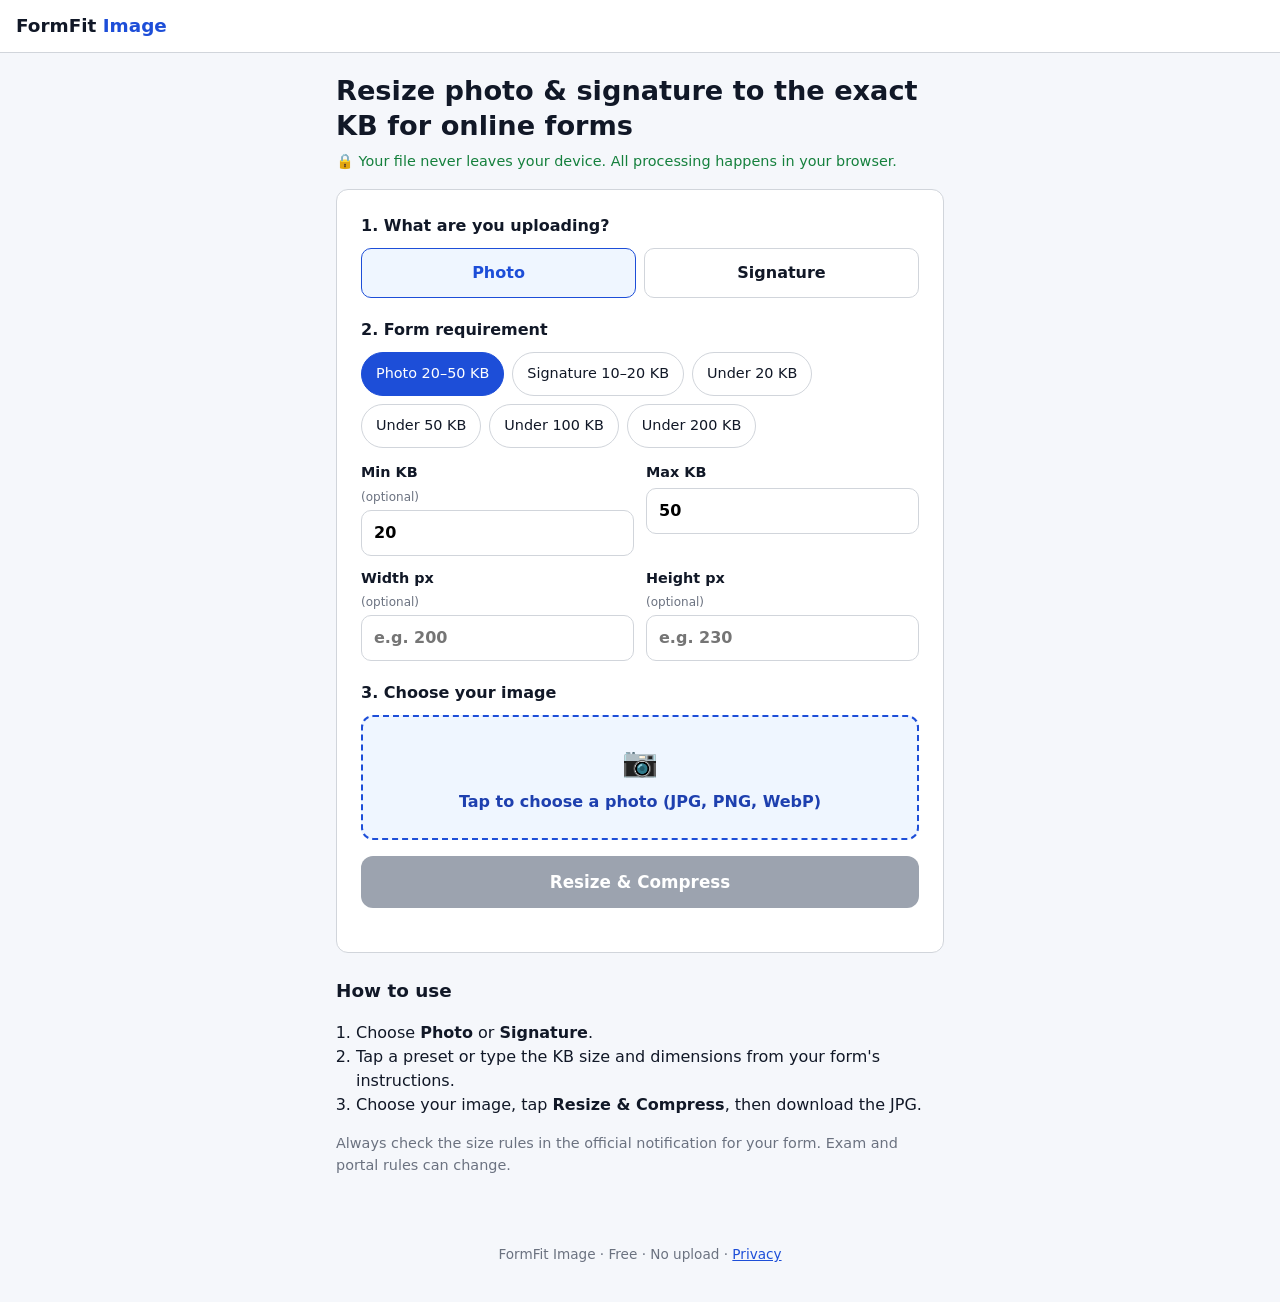
==== index.html @ fcf6f83f "[wip] code_sandbox_light_git playwright checkpoint (2026-10-01T10:31:35Z)" ====
<!DOCTYPE html>
<html lang="en">
<head>
  <meta charset="UTF-8">
  <meta name="viewport" content="width=device-width, initial-scale=1">
  <title>Resize Photo &amp; Signature to KB for Online Forms – FormFit Image</title>
  <meta name="description" content="Free tool to resize and compress your photo or signature to the exact KB size and pixel dimensions required by online application forms. Works in your browser – files are never uploaded.">
  <meta name="theme-color" content="#1d4ed8">
  <link rel="stylesheet" href="css/style.css">
</head>
<body data-preset="photo-20-50">
  <header class="site-header">
    <a href="./" class="brand">FormFit <span>Image</span></a>
  </header>

  <main id="main">
    <section id="hero-section" class="hero">
      <h1>Resize photo &amp; signature to the exact KB for online forms</h1>
      <p class="privacy-note">🔒 Your file never leaves your device. All processing happens in your browser.</p>
    </section>

    <section id="tool-section" class="tool card" aria-label="Image resizer tool">
      <!-- Step 1: type -->
      <fieldset class="field-group">
        <legend>1. What are you uploading?</legend>
        <div class="segmented" role="radiogroup">
          <label><input type="radio" name="mode" value="photo" checked> Photo</label>
          <label><input type="radio" name="mode" value="signature"> Signature</label>
        </div>
      </fieldset>

      <!-- Step 2: requirement -->
      <fieldset class="field-group">
        <legend>2. Form requirement</legend>
        <div id="preset-chips" class="chips" role="group" aria-label="Common size presets"></div>

        <div class="grid-2">
          <label class="field">Min KB <small>(optional)</small>
            <input id="min-kb" type="number" inputmode="numeric" min="0" step="1" placeholder="e.g. 20">
          </label>
          <label class="field">Max KB
            <input id="max-kb" type="number" inputmode="numeric" min="1" step="1" placeholder="e.g. 50" required>
          </label>
          <label class="field">Width px <small>(optional)</small>
            <input id="width-px" type="number" inputmode="numeric" min="1" step="1" placeholder="e.g. 200">
          </label>
          <label class="field">Height px <small>(optional)</small>
            <input id="height-px" type="number" inputmode="numeric" min="1" step="1" placeholder="e.g. 230">
          </label>
        </div>

        <div id="fit-row" class="segmented small" role="radiogroup" aria-label="How to fit into exact dimensions">
          <label><input type="radio" name="fit" value="crop" checked> Crop to fill</label>
          <label><input type="radio" name="fit" value="pad"> Fit (white border)</label>
        </div>
        <p id="settings-error" class="error" role="alert" hidden></p>
      </fieldset>

      <!-- Step 3: file -->
      <fieldset class="field-group">
        <legend>3. Choose your image</legend>
        <label id="file-drop" class="file-drop" for="file-input">
          <input id="file-input" type="file" accept="image/jpeg,image/png,image/webp">
          <span class="file-drop-icon" aria-hidden="true">📷</span>
          <span id="file-drop-text">Tap to choose a photo (JPG, PNG, WebP)</span>
        </label>
        <p id="file-error" class="error" role="alert" hidden></p>

        <figure id="preview-box" class="preview" hidden>
          <img id="preview-img" alt="Preview of selected image">
          <figcaption id="preview-info"></figcaption>
        </figure>

        <button id="process-btn" class="btn-primary" type="button" disabled>Resize &amp; Compress</button>
      </fieldset>

      <!-- Step 4: result (filled in Session 2) -->
      <section id="result-section" class="result" hidden aria-live="polite"></section>
    </section>

    <section id="guide-section" class="guide">
      <h2>How to use</h2>
      <ol>
        <li>Choose <strong>Photo</strong> or <strong>Signature</strong>.</li>
        <li>Tap a preset or type the KB size and dimensions from your form's instructions.</li>
        <li>Choose your image, tap <strong>Resize &amp; Compress</strong>, then download the JPG.</li>
      </ol>
      <p class="muted">Always check the size rules in the official notification for your form. Exam and portal rules can change.</p>
    </section>
  </main>

  <footer class="site-footer">
    <p>FormFit Image · Free · No upload · <a href="privacy/">Privacy</a></p>
  </footer>

  <script src="js/presets.js"></script>
  <script src="js/ui.js"></script>
</body>
</html>
---- css/style.css ----
/* FormFit Image – mobile-first styles. No framework. */
:root {
  --blue: #1d4ed8; --blue-dark: #1e40af; --bg: #f5f7fb; --card: #fff;
  --text: #111827; --muted: #6b7280; --border: #d1d5db;
  --ok: #15803d; --err: #b91c1c; --radius: 12px;
}
* { box-sizing: border-box; }
html { -webkit-text-size-adjust: 100%; }
body {
  margin: 0; background: var(--bg); color: var(--text);
  font: 16px/1.5 system-ui, -apple-system, "Segoe UI", Roboto, sans-serif;
}
a { color: var(--blue); }
[hidden] { display: none !important; }

.site-header { background: var(--card); border-bottom: 1px solid var(--border); padding: 12px 16px; }
.brand { font-weight: 800; font-size: 1.15rem; text-decoration: none; color: var(--text); }
.brand span { color: var(--blue); }

main { max-width: 640px; margin: 0 auto; padding: 16px; }
.hero h1 { font-size: 1.35rem; line-height: 1.3; margin: 4px 0 8px; }
.privacy-note { margin: 0 0 16px; font-size: .9rem; color: var(--ok); }

.card { background: var(--card); border: 1px solid var(--border); border-radius: var(--radius); padding: 16px; }
.field-group { border: 0; margin: 0 0 20px; padding: 0; }
.field-group legend { font-weight: 700; margin-bottom: 10px; padding: 0; }

/* Segmented radio buttons */
.segmented { display: flex; gap: 8px; }
.segmented label {
  flex: 1; text-align: center; border: 1px solid var(--border); border-radius: 10px;
  padding: 12px 8px; min-height: 48px; cursor: pointer; font-weight: 600; user-select: none;
}
.segmented input { position: absolute; opacity: 0; pointer-events: none; }
.segmented label:has(input:checked) { border-color: var(--blue); background: #eff6ff; color: var(--blue); }
.segmented label:has(input:focus-visible) { outline: 2px solid var(--blue); outline-offset: 2px; }
.segmented.small { margin-top: 12px; }
.segmented.small label { padding: 10px 6px; min-height: 44px; font-size: .9rem; }

/* Preset chips */
.chips { display: flex; flex-wrap: wrap; gap: 8px; margin-bottom: 14px; }
.chip {
  border: 1px solid var(--border); background: #fff; border-radius: 999px;
  padding: 10px 14px; min-height: 44px; font: inherit; font-size: .9rem; cursor: pointer; color: var(--text);
}
.chip.active { background: var(--blue); border-color: var(--blue); color: #fff; }

/* Inputs */
.grid-2 { display: grid; grid-template-columns: 1fr 1fr; gap: 12px; }
.field { display: flex; flex-direction: column; font-size: .9rem; font-weight: 600; gap: 4px; }
.field small { font-weight: 400; color: var(--muted); }
.field input {
  font: inherit; font-size: 16px; /* prevents iOS zoom */
  padding: 10px 12px; min-height: 46px; border: 1px solid var(--border); border-radius: 10px; width: 100%;
}
.field input:focus { outline: 2px solid var(--blue); border-color: var(--blue); }

/* File picker */
.file-drop {
  display: flex; flex-direction: column; align-items: center; justify-content: center; gap: 6px;
  border: 2px dashed var(--blue); border-radius: var(--radius); background: #eff6ff;
  padding: 24px 16px; min-height: 110px; cursor: pointer; text-align: center; font-weight: 600; color: var(--blue-dark);
}
.file-drop input { position: absolute; width: 1px; height: 1px; opacity: 0; }
.file-drop:focus-within { outline: 2px solid var(--blue); outline-offset: 2px; }
.file-drop-icon { font-size: 1.8rem; }

.preview { margin: 14px 0 0; text-align: center; }
.preview img { max-width: 100%; max-height: 260px; border-radius: 8px; border: 1px solid var(--border); background: #fff; }
.preview figcaption { font-size: .85rem; color: var(--muted); margin-top: 6px; }

.btn-primary {
  display: block; width: 100%; margin-top: 16px; min-height: 52px; border: 0; border-radius: var(--radius);
  background: var(--blue); color: #fff; font: inherit; font-weight: 700; font-size: 1.05rem; cursor: pointer;
}
.btn-primary:hover:not(:disabled) { background: var(--blue-dark); }
.btn-primary:disabled { background: #9ca3af; cursor: not-allowed; }

.error { color: var(--err); font-size: .9rem; margin: 10px 0 0; }
.muted { color: var(--muted); font-size: .9rem; }

.result { border-top: 1px solid var(--border); padding-top: 16px; }

.guide { margin-top: 24px; }
.guide h2 { font-size: 1.15rem; }
.guide ol { padding-left: 20px; }

.site-footer { text-align: center; padding: 24px 16px; color: var(--muted); font-size: .85rem; }

@media (min-width: 640px) {
  .hero h1 { font-size: 1.7rem; }
  .card { padding: 24px; }
}
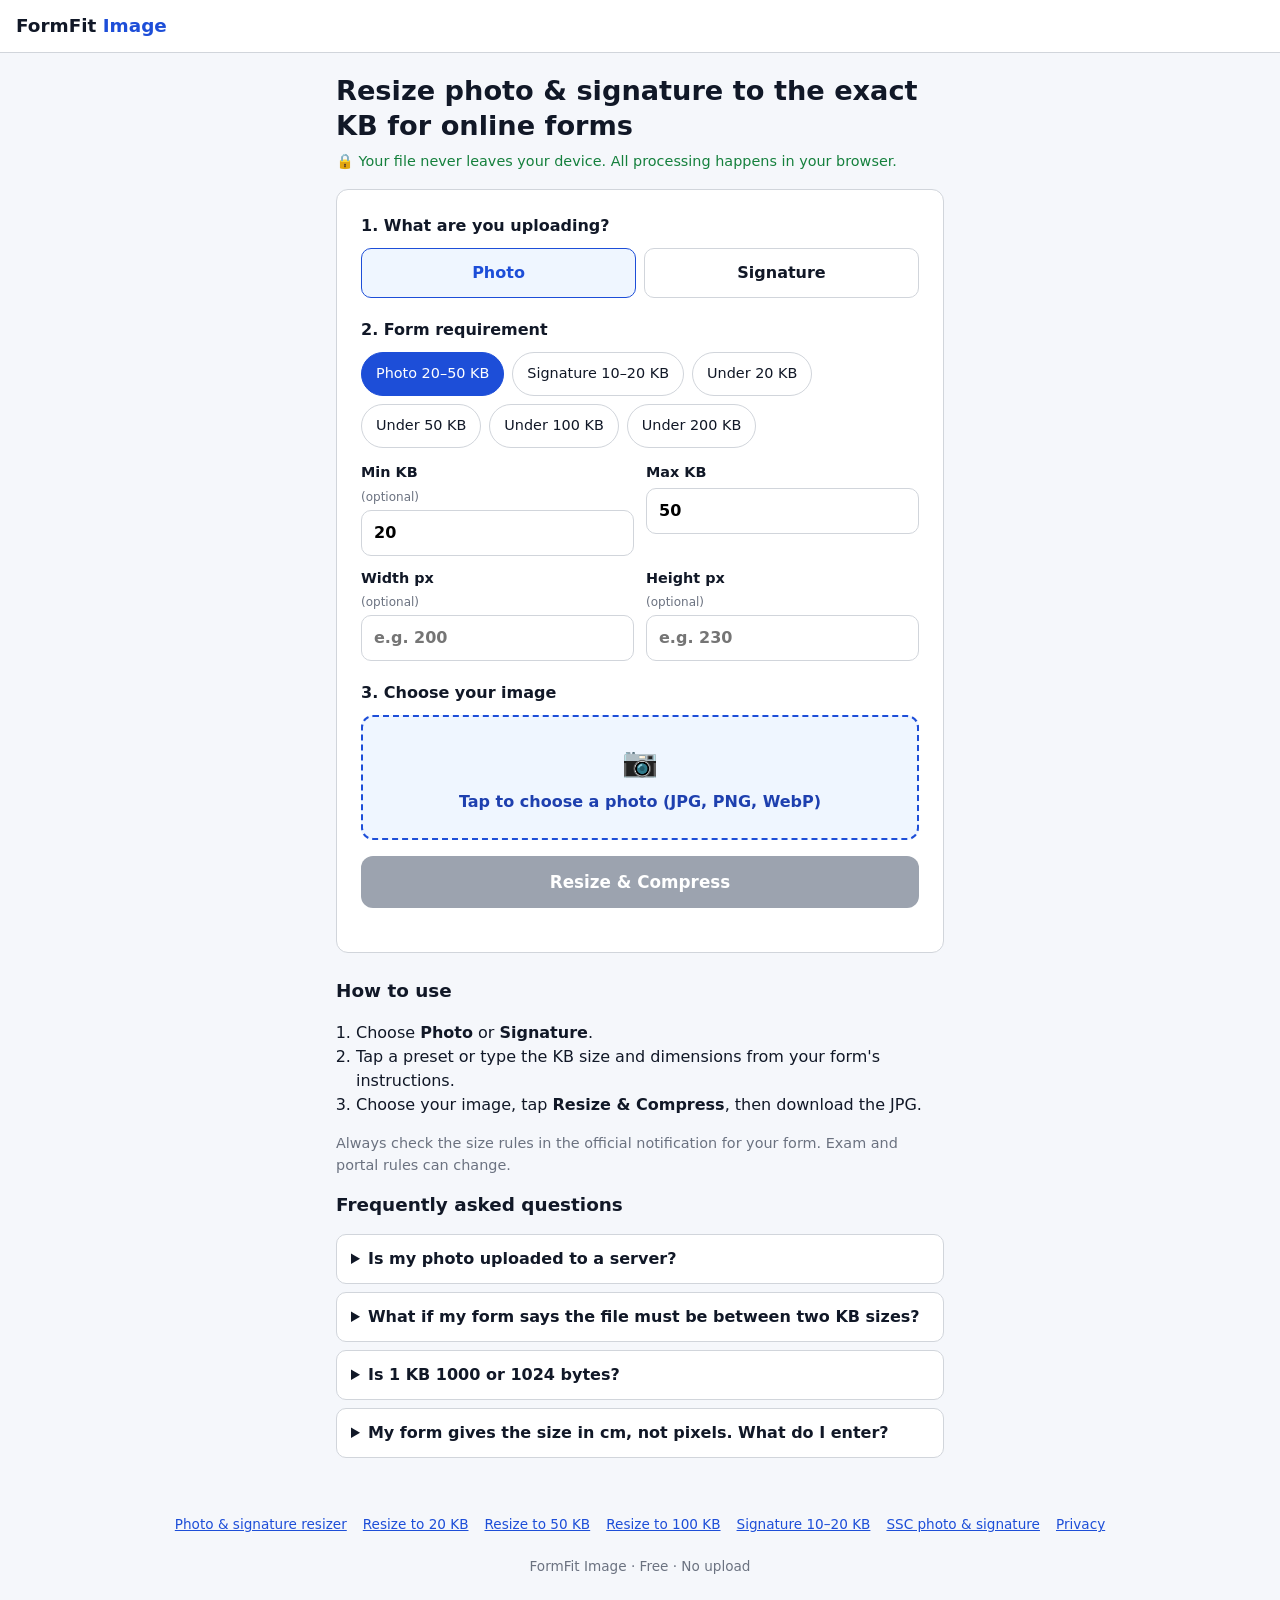
==== commit 05cb59ea: "[wip] code_sandbox_light_git playwright checkpoint (2026-10-01T12:10:52Z)" ====
--- a/index.html
+++ b/index.html
@@ -6,7 +6,20 @@
   <title>Resize Photo &amp; Signature to KB for Online Forms – FormFit Image</title>
   <meta name="description" content="Free tool to resize and compress your photo or signature to the exact KB size and pixel dimensions required by online application forms. Works in your browser – files are never uploaded.">
   <meta name="theme-color" content="#1d4ed8">
+  <link rel="canonical" href="https://formfit-image.pages.dev/">
+  <meta property="og:type" content="website">
+  <meta property="og:site_name" content="FormFit Image">
+  <meta property="og:title" content="Resize Photo &amp; Signature to KB for Online Forms">
+  <meta property="og:description" content="Free, no-upload tool to fit your photo or signature to the exact KB size and dimensions your form needs.">
+  <meta property="og:url" content="https://formfit-image.pages.dev/">
   <link rel="stylesheet" href="css/style.css">
+  <script type="application/ld+json">
+  {"@context":"https://schema.org","@type":"FAQPage","mainEntity":[
+    {"@type":"Question","name":"Is my photo uploaded to a server?","acceptedAnswer":{"@type":"Answer","text":"No. The image is processed inside your browser and never leaves your device."}},
+    {"@type":"Question","name":"What if my form says the file must be between two KB sizes?","acceptedAnswer":{"@type":"Answer","text":"Enter both Min KB and Max KB. The tool aims for a file inside that range and shows a pass or fail check."}},
+    {"@type":"Question","name":"Is 1 KB 1000 or 1024 bytes?","acceptedAnswer":{"@type":"Answer","text":"Portals differ, so the tool keeps the file under the maximum using 1000 bytes and above the minimum using 1024 bytes. That passes either rule."}}
+  ]}
+  </script>
 </head>
 <body data-preset="photo-20-50">
   <header class="site-header">
@@ -74,7 +87,7 @@
         <button id="process-btn" class="btn-primary" type="button" disabled>Resize &amp; Compress</button>
       </fieldset>
 
-      <!-- Step 4: result (filled in Session 2) -->
+      <!-- Step 4: result (rendered by js/engine.js) -->
       <section id="result-section" class="result" hidden aria-live="polite"></section>
     </section>
 
@@ -86,14 +99,30 @@
         <li>Choose your image, tap <strong>Resize &amp; Compress</strong>, then download the JPG.</li>
       </ol>
       <p class="muted">Always check the size rules in the official notification for your form. Exam and portal rules can change.</p>
+
+      <h2>Frequently asked questions</h2>
+      <details><summary>Is my photo uploaded to a server?</summary><p>No. The image is processed inside your browser and never leaves your device. You can even turn off mobile data after the page loads.</p></details>
+      <details><summary>What if my form says the file must be between two KB sizes?</summary><p>Enter both <strong>Min KB</strong> and <strong>Max KB</strong>, for example 20 and 50. The tool aims for a file inside that range and shows a pass or fail check for size, dimensions and format.</p></details>
+      <details><summary>Is 1 KB 1000 or 1024 bytes?</summary><p>Portals differ. The tool keeps the file under the maximum using 1000 bytes per KB and above the minimum using 1024 bytes per KB, so it passes either rule.</p></details>
+      <details><summary>My form gives the size in cm, not pixels. What do I enter?</summary><p>Check whether your notice also lists pixel dimensions. If it only gives cm, keep the same width-to-height ratio. For example, a 3.5 × 4.5 cm photo has the same ratio as 350 × 450 px.</p></details>
     </section>
   </main>
 
   <footer class="site-footer">
-    <p>FormFit Image · Free · No upload · <a href="privacy/">Privacy</a></p>
+    <nav class="footer-nav" aria-label="Tools">
+      <a href="./">Photo &amp; signature resizer</a>
+      <a href="resize-image-to-20kb/">Resize to 20 KB</a>
+      <a href="resize-image-to-50kb/">Resize to 50 KB</a>
+      <a href="resize-image-to-100kb/">Resize to 100 KB</a>
+      <a href="signature-resize-10kb-to-20kb/">Signature 10–20 KB</a>
+      <a href="ssc-photo-signature-resize/">SSC photo &amp; signature</a>
+      <a href="privacy/">Privacy</a>
+    </nav>
+    <p>FormFit Image · Free · No upload</p>
   </footer>
 
   <script src="js/presets.js"></script>
+  <script src="js/engine.js"></script>
   <script src="js/ui.js"></script>
 </body>
 </html>
--- a/css/style.css
+++ b/css/style.css
@@ -80,12 +80,42 @@
 .muted { color: var(--muted); font-size: .9rem; }
 
 .result { border-top: 1px solid var(--border); padding-top: 16px; }
+.result-title { font-size: 1.15rem; margin: 0 0 12px; }
+.result-preview { margin: 0 0 12px; text-align: center; }
+.result-preview img { max-width: 100%; max-height: 280px; border: 1px solid var(--border); border-radius: 8px; }
+.checklist { list-style: none; padding: 0; margin: 0 0 12px; font-size: .92rem; }
+.checklist li { padding: 8px 10px; border-radius: 8px; margin-bottom: 6px; }
+.checklist li.pass { background: #f0fdf4; }
+.checklist li.fail { background: #fef2f2; color: var(--err); }
+.btn-link { text-align: center; text-decoration: none; line-height: 52px; padding: 0 12px; overflow: hidden; text-overflow: ellipsis; white-space: nowrap; }
+.btn-row { display: flex; gap: 8px; margin-top: 12px; }
+.btn-secondary {
+  flex: 1; min-height: 46px; border: 1px solid var(--border); border-radius: 10px; background: #fff;
+  font: inherit; font-weight: 600; color: var(--text); cursor: pointer;
+}
+.small { font-size: .82rem; }
+.spinner {
+  display: inline-block; width: 18px; height: 18px; vertical-align: -3px; margin-right: 6px;
+  border: 3px solid rgba(255,255,255,.4); border-top-color: #fff; border-radius: 50%; animation: spin .8s linear infinite;
+}
+@keyframes spin { to { transform: rotate(360deg); } }
 
 .guide { margin-top: 24px; }
 .guide h2 { font-size: 1.15rem; }
 .guide ol { padding-left: 20px; }
 
+.guide details { background: var(--card); border: 1px solid var(--border); border-radius: 10px; padding: 0 14px; margin-bottom: 8px; }
+.guide summary { cursor: pointer; font-weight: 600; padding: 12px 0; min-height: 44px; }
+.guide details p { margin: 0 0 12px; }
+.spec-box { background: #fffbeb; border: 1px solid #fcd34d; border-radius: 10px; padding: 12px 14px; margin: 0 0 16px; font-size: .92rem; }
+.spec-box h2 { font-size: 1rem; margin: 0 0 6px; }
+.spec-box p { margin: 6px 0; }
+.page-content { max-width: 640px; margin: 0 auto; padding: 16px; }
+.page-content h1 { font-size: 1.35rem; }
+
 .site-footer { text-align: center; padding: 24px 16px; color: var(--muted); font-size: .85rem; }
+.footer-nav { display: flex; flex-wrap: wrap; justify-content: center; gap: 4px 16px; margin-bottom: 8px; }
+.footer-nav a { display: inline-block; padding: 8px 0; }
 
 @media (min-width: 640px) {
   .hero h1 { font-size: 1.7rem; }
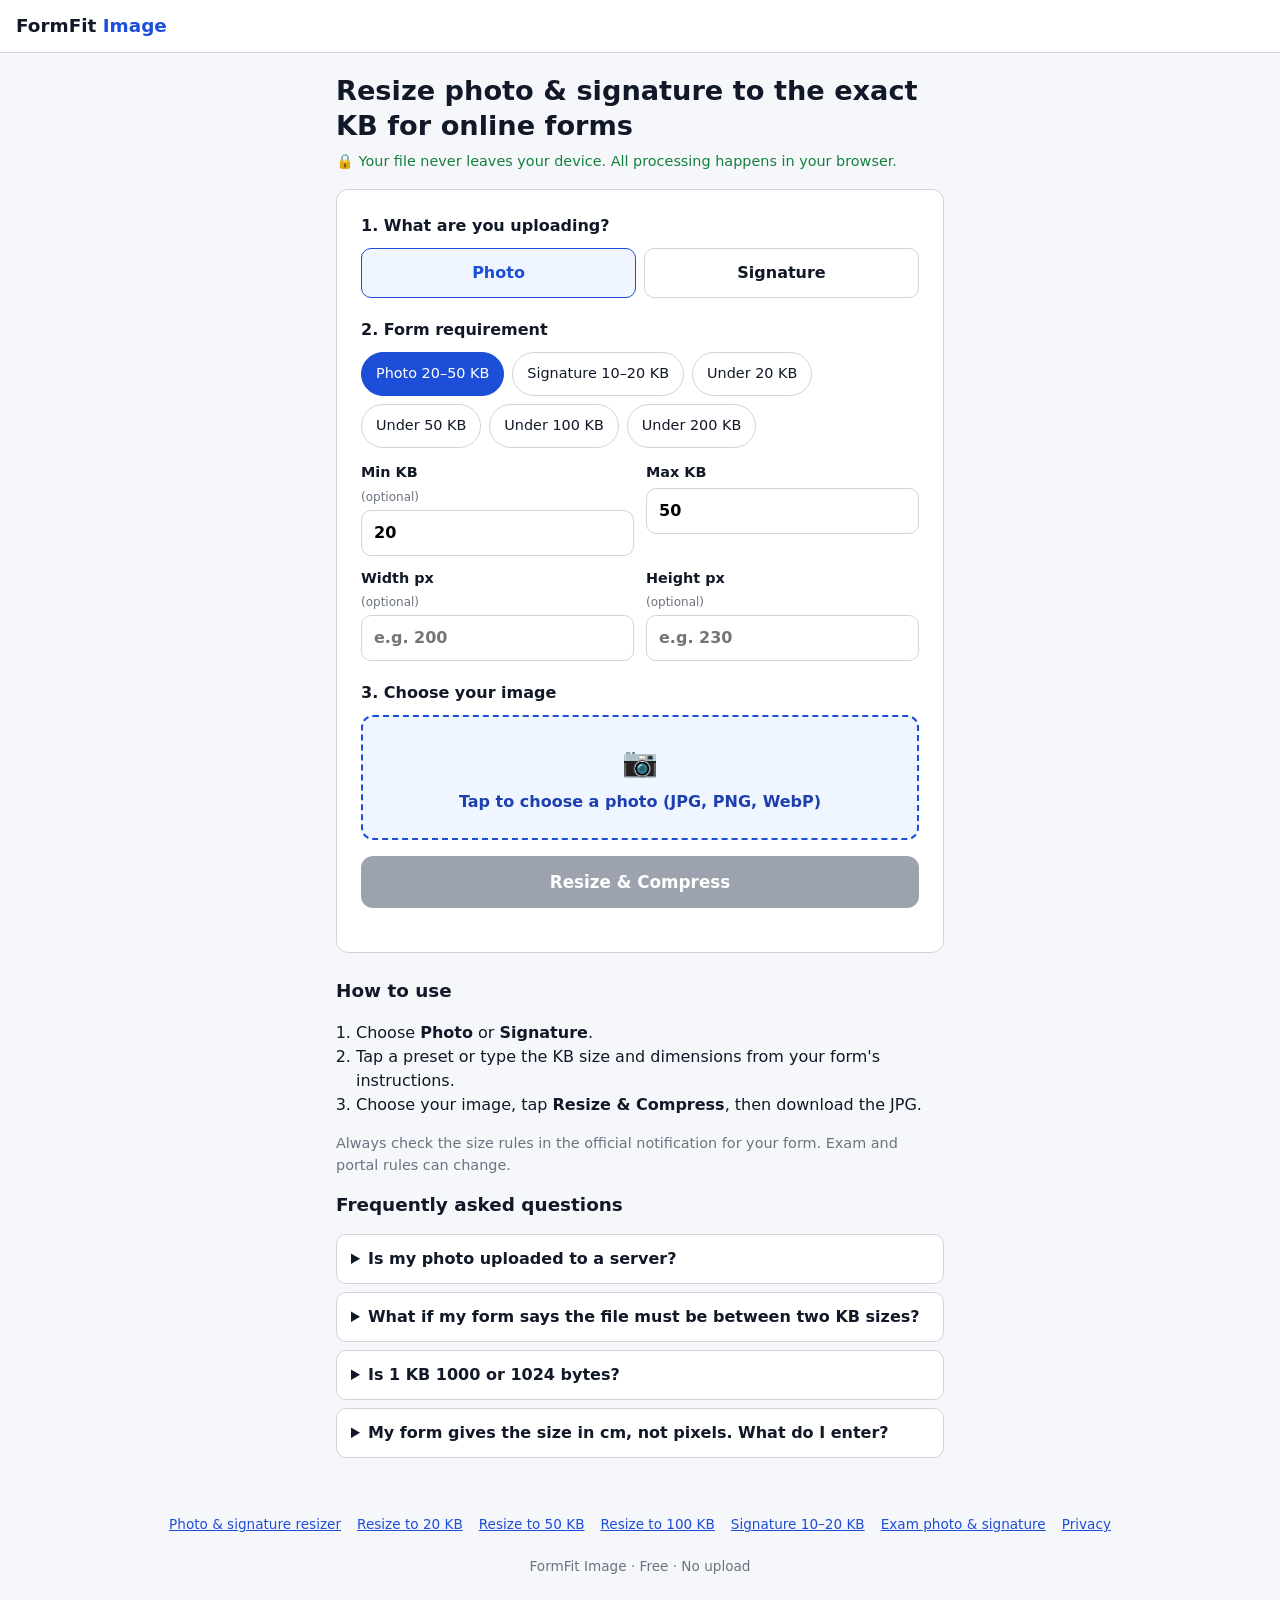
==== commit f9867ff7: "Prelaunch: make exam resizer generic and update links, SEO and tests" ====
--- a/index.html
+++ b/index.html
@@ -115,7 +115,7 @@
       <a href="resize-image-to-50kb/">Resize to 50 KB</a>
       <a href="resize-image-to-100kb/">Resize to 100 KB</a>
       <a href="signature-resize-10kb-to-20kb/">Signature 10–20 KB</a>
-      <a href="ssc-photo-signature-resize/">SSC photo &amp; signature</a>
+      <a href="exam-photo-signature-resize/">Exam photo &amp; signature</a>
       <a href="privacy/">Privacy</a>
     </nav>
     <p>FormFit Image · Free · No upload</p>
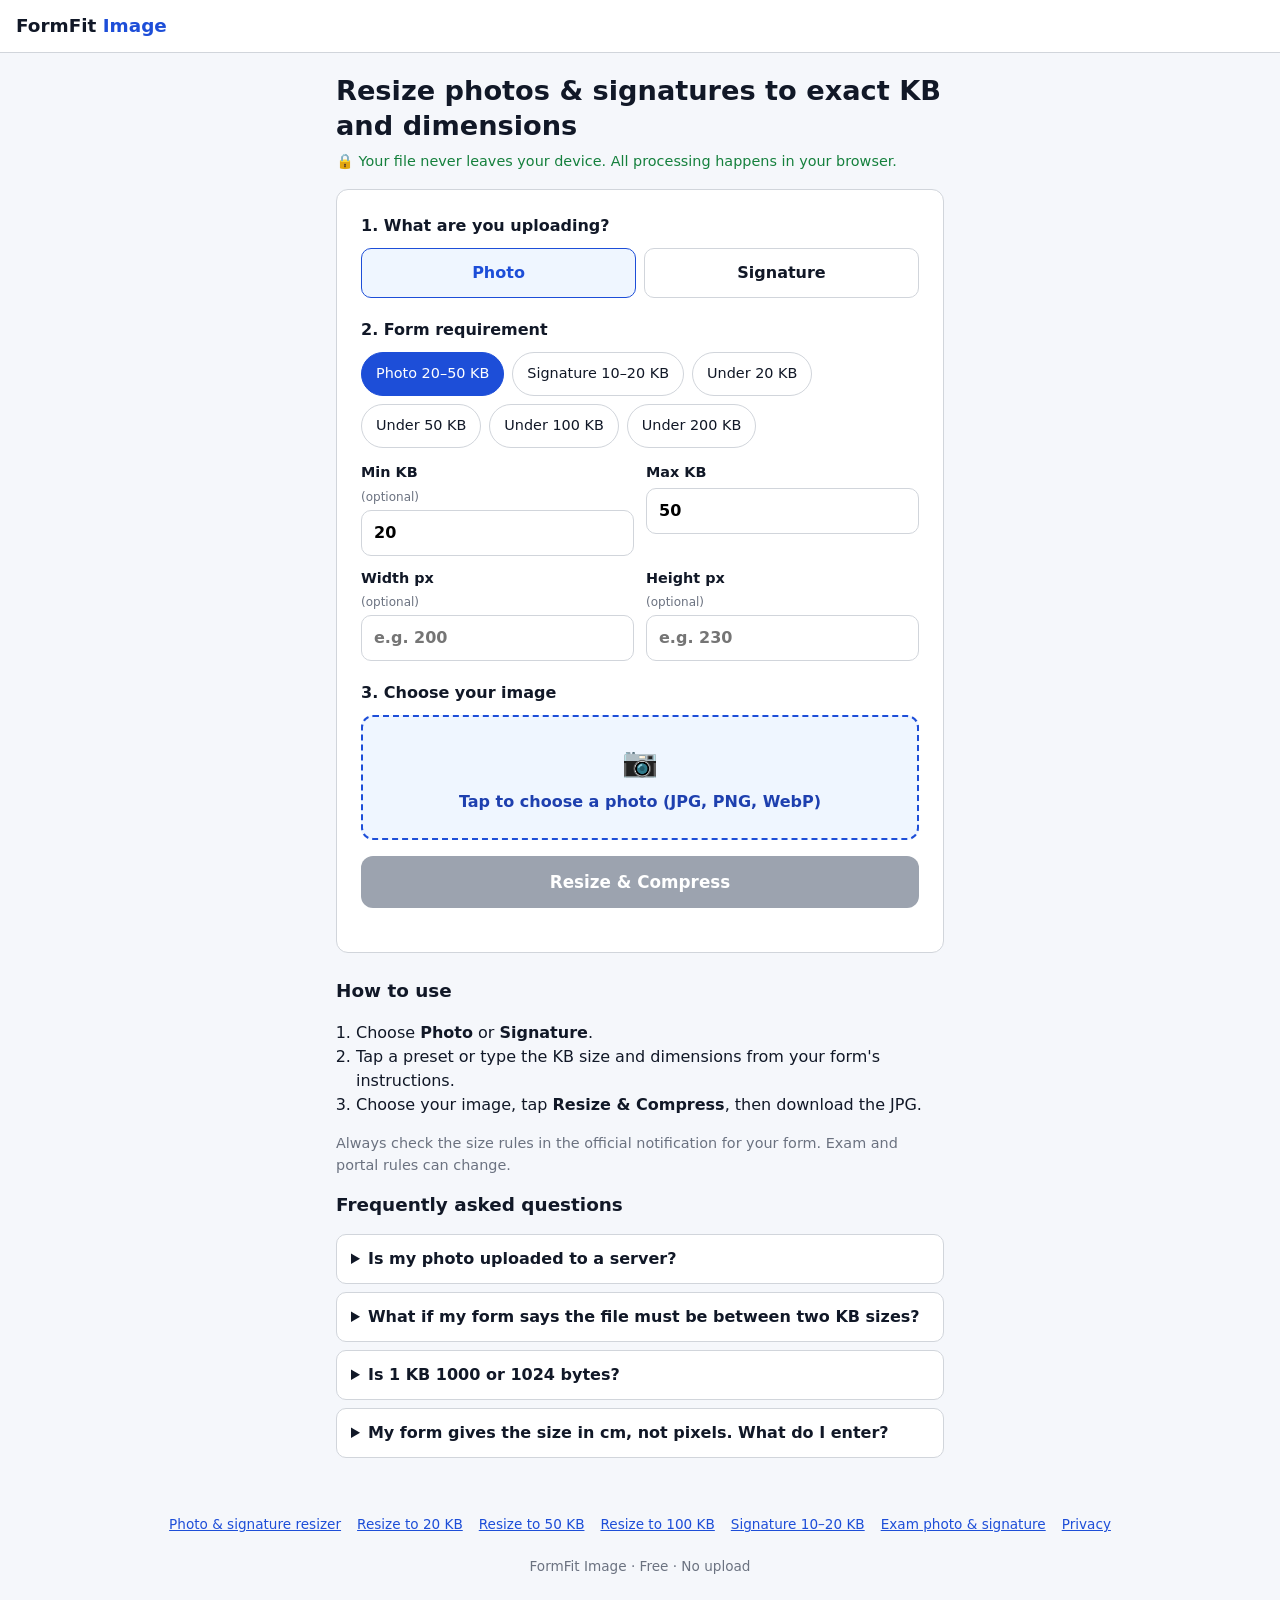
==== commit 7d49367f: "Polish FormFit page title and add custom SVG favicon sitewide" ====
--- a/index.html
+++ b/index.html
@@ -3,13 +3,13 @@
 <head>
   <meta charset="UTF-8">
   <meta name="viewport" content="width=device-width, initial-scale=1">
-  <title>Resize Photo &amp; Signature to KB for Online Forms – FormFit Image</title>
+  <title>FormFit Image | Photo &amp; Signature Resizer</title>
   <meta name="description" content="Free tool to resize and compress your photo or signature to the exact KB size and pixel dimensions required by online application forms. Works in your browser – files are never uploaded.">
   <meta name="theme-color" content="#1d4ed8">
   <link rel="canonical" href="https://formfit-image.pages.dev/">
   <meta property="og:type" content="website">
   <meta property="og:site_name" content="FormFit Image">
-  <meta property="og:title" content="Resize Photo &amp; Signature to KB for Online Forms">
+  <meta property="og:title" content="FormFit Image – Photo &amp; Signature Resizer">
   <meta property="og:description" content="Free, no-upload tool to fit your photo or signature to the exact KB size and dimensions your form needs.">
   <meta property="og:url" content="https://formfit-image.pages.dev/">
   <link rel="stylesheet" href="css/style.css">
@@ -20,6 +20,7 @@
     {"@type":"Question","name":"Is 1 KB 1000 or 1024 bytes?","acceptedAnswer":{"@type":"Answer","text":"Portals differ, so the tool keeps the file under the maximum using 1000 bytes and above the minimum using 1024 bytes. That passes either rule."}}
   ]}
   </script>
+  <link rel="icon" type="image/svg+xml" href="favicon.svg">
 </head>
 <body data-preset="photo-20-50">
   <header class="site-header">
@@ -28,7 +29,7 @@
 
   <main id="main">
     <section id="hero-section" class="hero">
-      <h1>Resize photo &amp; signature to the exact KB for online forms</h1>
+      <h1>Resize photos &amp; signatures to exact KB and dimensions</h1>
       <p class="privacy-note">🔒 Your file never leaves your device. All processing happens in your browser.</p>
     </section>
 
